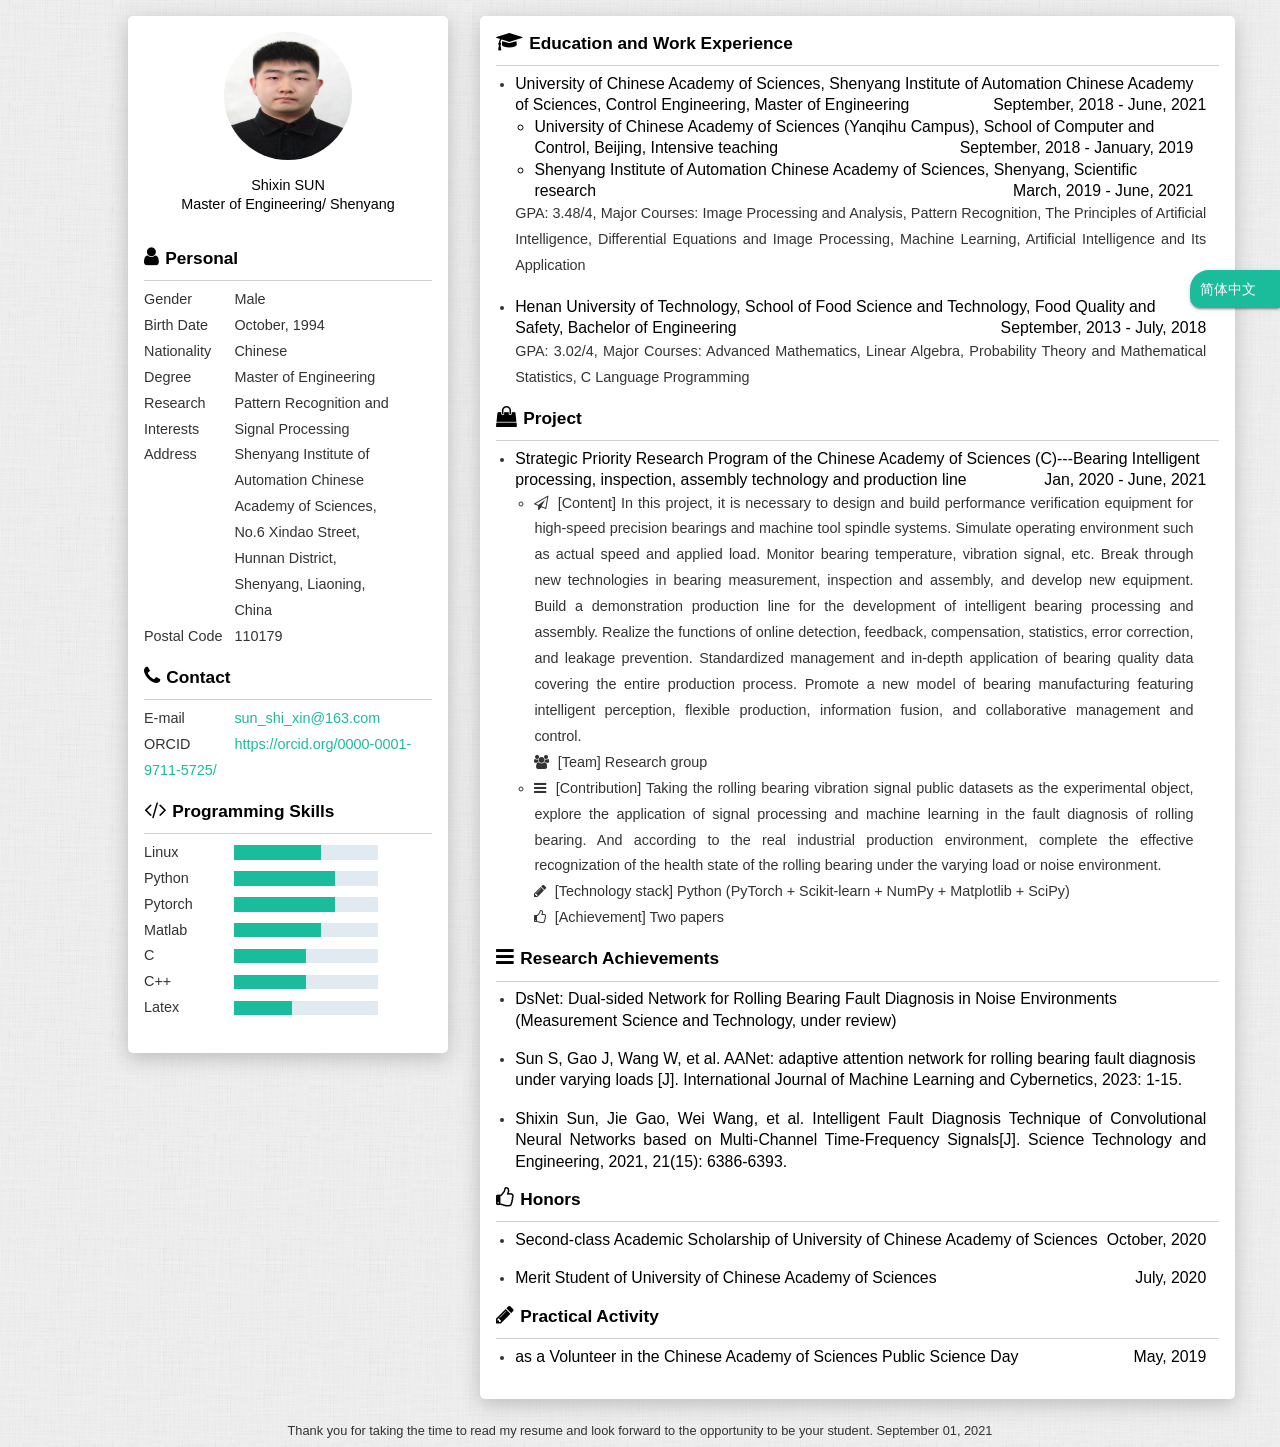
==== index-en.html @ eabb5135 "Add files via upload" ====
<!DOCTYPE html>
<html lang="zh-cn">

<head>
    <meta charset="utf-8">
    <meta http-equiv="X-UA-Compatible" content="IE=edge,chrome=1">
    <meta name="viewport"
        content="width=device-width, initial-scale=1.0, maximum-scale=1.0, minimum-scale=1.0, user-scalable=no" />
    <meta name="apple-mobile-web-app-status-bar-style" content="black" />
    <meta name="format-detection" content="email=no" />
    <meta name="apple-mobile-web-app-capable" content="yes" />
    <meta name="format-detection" content="telephone=no" />
    <meta name="renderer" content="webkit">
    <meta name="apple-mobile-web-app-status-bar-style" content="black">
    <meta name="apple-mobile-web-app-title" content="Amaze UI" />
    <meta http-equiv="Cache-Control" content="no-cache, no-store, must-revalidate" />
    <meta http-equiv="Pragma" content="no-cache" />
    <meta http-equiv="Expires" content="0" />
    <title>[CV]Shixin SUN Master/Shenyang</title>
    <link rel="shortcut icon" href="assets/images/favicon.ico" type="image/x-icon">
    <link rel="stylesheet" href="assets/css/typo.css">
    <link rel="stylesheet" href="assets/css/font-awesome.min.css">
    <link rel="stylesheet" href="assets/css/index.css">
    <script>
        function loading() {
            document.getElementsByClassName('avatar')[0].style.display = 'block';
            document.getElementsByClassName('loading')[0].style.display = 'none';
        }
    </script>
</head>



<body>
    <style type="text/css">
        p.Indent {
            text-indent: 2em;
            /*em是相对单位，2em即现在一个字大小的两倍*/
            text-align: justify;
            text-justify: inter-character
        }
    </style>
    <style type="text/css">
        p.Justify {
            text-align: justify;
            text-justify: inter-character
        }
    </style>
    <style type="text/css">
        li.Justify {
            text-align: justify;
            text-justify: inter-character
        }
    </style>

    <header class="header"></header>
    <article class="container">
        <section class="side" id="side">
    
            <!-- Portrait -->
            <section class="me">
                <section class="portrait">
                    <!-- Portrait -->
                    <img class="avatar" src="assets/images/ShixinSUN.jpeg" onload="loading()">
                </section>
    
                <h1 class="name">Shixin SUN</h1>
                <h4 class="info-job">Master of Engineering/ Shenyang</h4>
    
            </section>
    
            <!-- Personal -->
            <section class="profile info-unit">
                <h2>
                    <i class="fa fa-user" aria-hidden="true"></i>Personal
                </h2>
                <hr />
                <ul>
                    <li>
                        <label>Gender</label>
                        <span>Male</span>
                    </li>
                    <li>
                        <label>Birth Date</label>
                        <span>October, 1994</span>
                    </li>
                    <li>
                        <label>Nationality</label>
                        <span>Chinese</span>
                    </li>
                    <li>
                        <label>Degree</label>
                        <span>Master of Engineering</span>
                    </li>
                    <li>
                        <label>Research Interests</label>
                        <span>Pattern Recognition and Signal Processing</span>
                    </li>
                    <li>
                        <label>Address</label>
                        <span>Shenyang Institute of Automation Chinese Academy of Sciences, No.6 Xindao Street, Hunnan
                            District, Shenyang, Liaoning, China</span>
                    </li>
                    <li>
                        <label>Postal Code</label>
                        <span>110179</span>
                    </li>
                </ul>
            </section>
    
            <!-- Contact -->
            <section class="contact info-unit">
                <h2>
                    <i class="fa fa-phone" aria-hidden="true"></i>Contact
                </h2>
                <hr />
                <ul>
                    <li>
                        <label>E-mail</label>
                        <a href="mailto:sun_shi_xin@163.com" target="_blank">sun_shi_xin@163.com</a>
                    </li>
                    <li>
                        <label>ORCID</label>
                        <a href="https://orcid.org/0000-0001-9711-5725"
                            target="_blank">https://orcid.org/0000-0001-9711-5725/</a>
                    </li>
            </section>
    
            <!-- Programming Skills -->
            <section class="skill info-unit">
                <h2>
                    <i class="fa fa-code" aria-hidden="true"></i>Programming Skills
                </h2>
                <hr />
                <ul>
                    <li>
                        <label>Linux</label>
                        <progress value="60" max="100"></progress>
                    </li>
                    <li>
                        <label>Python</label>
                        <progress value="70" max="100"></progress>
                    </li>
                    <li>
                        <label>Pytorch</label>
                        <progress value="70" max="100"></progress>
                    </li>
                    <li>
                        <label>Matlab</label>
                        <progress value="60" max="100"></progress>
                    </li>
                    <li>
                        <label>C</label>
                        <progress value="50" max="100"></progress>
                    </li>
                    <li>
                        <label>C++</label>
                        <progress value="50" max="100"></progress>
                    </li>
                    <li>
                        <label>Latex</label>
                        <progress value="40" max="100"></progress>
                    </li>
                </ul>
            </section>
        </section>
    
        <section class="main">
    
            <!-- Education and Work Experience-->
            <section class="edu info-unit">
                <h2>
                    <i class="fa fa-graduation-cap" aria-hidden="true"></i>Education and Work Experience
                </h2>
                <hr />
                <ul>
                    <li>
                        <h3>
                            <span>University of Chinese Academy of Sciences, Shenyang Institute of Automation Chinese
                                Academy of Sciences, Control Engineering, Master of Engineering</span>
                            <time>September, 2018 - June, 2021</time>
                            <ul class="info-content">
                                <li>
                                    <span>University of Chinese Academy of Sciences (Yanqihu Campus), School of Computer and Control, Beijing, Intensive
                                        teaching</span>
                                    <time>September, 2018 - January, 2019</time>
                                </li>
                                <li>
                                    <span>Shenyang Institute of Automation Chinese Academy of Sciences, Shenyang,
                                        Scientific research</span>
                                    <time>March, 2019 - June, 2021</time>
                                </li>
                        </h3>
                        <p class="Justify">GPA: 3.48/4, Major Courses: Image Processing and Analysis, Pattern
                            Recognition, The
                            Principles of Artificial Intelligence, Differential Equations and Image Processing, Machine
                            Learning, Artificial Intelligence and Its Application</p>
                    </li>
                    <li>
                        <h3>
                            <span>Henan University of Technology, School of Food Science and Technology, Food Quality
                                and Safety, Bachelor of Engineering</span>
                            <time>September, 2013 - July, 2018</time>
                        </h3>
                        <p class="Justify">GPA: 3.02/4, Major Courses: Advanced Mathematics, Linear Algebra, Probability
                            Theory and
                            Mathematical Statistics, C Language Programming</p>
                    </li>
                </ul>
            </section>
    
            <!-- Project -->
            <section class="work info-unit">
                <h2>
                    <i class="fa fa-shopping-bag" aria-hidden="true"></i>Project
                </h2>
                <hr />
                <ul>
                    <li>
                        <h3>
                            <span>Strategic Priority Research Program of the Chinese Academy of Sciences (C)---Bearing
                                Intelligent processing, inspection, assembly technology and production line</span>
                            <time>Jan, 2020 - June, 2021</time>
                        </h3>
                        <ul class="info-content">
                            <li class="Justify">
                                <i class="fa fa-paper-plane-o" aria-hidden="true"></i>
                                [Content] In this project, it is necessary to design and build performance verification
                                equipment for high-speed precision bearings and machine tool spindle systems. Simulate
                                operating environment such as actual speed and applied load. Monitor bearing
                                temperature, vibration signal, etc. Break through new technologies in bearing
                                measurement, inspection and assembly, and develop new equipment. Build a demonstration
                                production line for the development of intelligent bearing processing and assembly.
                                Realize the functions of online detection, feedback, compensation, statistics, error
                                correction, and leakage prevention. Standardized management and in-depth application of
                                bearing quality data covering the entire production process. Promote a new model of
                                bearing manufacturing featuring intelligent perception, flexible production, information
                                fusion, and collaborative management and control.
                                <br />
                                <i class="fa fa-users" aria-hidden="true"></i>
                                [Team] Research group
                            </li>
                            <li class="Justify">
                                <i class="fa fa-bars" aria-hidden="true"></i>
                                [Contribution] Taking the rolling bearing vibration signal public datasets as the experimental object, explore the application of signal
                                processing and machine learning in the fault diagnosis of rolling bearing. And according
                                to the real industrial production environment, complete the effective recognization of
                                the health state of the rolling bearing under the varying load or noise environment.
                                <br />
                                <i class="fa fa-pencil" aria-hidden="true"></i>
                                [Technology stack] Python (PyTorch + Scikit-learn + NumPy + Matplotlib + SciPy)
                                <br />
                                <i class="fa fa-thumbs-o-up" aria-hidden="true"></i>
                                [Achievement] Two papers
                            </li>
                    </li>
                </ul>
                </li>
                </ul>
            </section>
    
            <!-- Research Achievements -->
            <section class="project info-unit">
                <h2>
                    <i class="fa fa-bars" aria-hidden="true"></i>Research Achievements
                </h2>
                <hr />
                <ul>
                    <li>
                        <h3>
                            <span>DsNet: Dual-sided Network for Rolling Bearing Fault Diagnosis in Noise Environments (Measurement Science and Technology, under review)</span>
                        </h3>
                    </li>
                    <li>
                        <h3>
                            <span>Sun S, Gao J, Wang W, et al. AANet: adaptive attention network for rolling bearing fault diagnosis under varying loads [J]. International Journal of Machine Learning and Cybernetics, 2023: 1-15.</span>
                        </h3>
                    </li>
                    <li class="Justify">
                        <h3>
                            <span>Shixin Sun, Jie Gao, Wei Wang, et al. Intelligent Fault Diagnosis Technique of
                                Convolutional Neural Networks based on Multi-Channel Time-Frequency Signals[J]. Science
                                Technology and Engineering, 2021, 21(15): 6386-6393.</span>
                        </h3>
                    </li>
                </ul>
            </section>
    
            <!-- Honors -->
            <section class="work info-unit">
                <h2>
                    <i class="fa fa-thumbs-o-up" aria-hidden="true"></i>Honors
                </h2>
                <hr />
                <ul>
                    <li>
                        <h3>
                            <span>Second-class Academic Scholarship of University of Chinese Academy of Sciences</span>
                            <time>October, 2020</time>
                        </h3>
                    </li>
                    <li>
                        <h3>
                            <span>Merit Student of University of Chinese Academy of Sciences</span>
                            <time>July, 2020</time>
                        </h3>
                    </li>
                </ul>
            </section>
    
            <!-- Practical Activity -->
            <section class="work info-unit">
                <h2>
                    <i class="fa fa-pencil" aria-hidden="true"></i>Practical Activity
                </h2>
                <hr />
                <ul>
                    <li>
                        <h3>
                            <span>as a Volunteer in the Chinese Academy of Sciences Public Science Day</span>
                            <time>May, 2019</time>
                        </h3>
                    </li>
                </ul>
            </section>
        </section>
    </article>


    <!-- Footer -->
    <footer class="footer">
        <p>Thank you for taking the time to read my resume and look forward to the opportunity to be your student.
            <time>September 01, 2021</time>
        </p>
    </footer>


    <!-- Side -->
    <aside>
        <ul>
            <li>
                <a href="index.html" target="_top">简体中文</a>
            </li>
            <!-- <li>
                <a href="https://github.com/shixinsun" target="_top">GitHub</a>
            </li> -->
        </ul>
    </aside>
    
    <script src="./assets/js/index.js"></script>
</body>

</html>
---- assets/css/typo.css ----
@charset "utf-8";

/* 防止用户自定义背景颜色对网页的影响，添加让用户可以自定义字体 */
html {
  color: #333;
  background: #fff;
  -webkit-text-size-adjust: 100%;
  -ms-text-size-adjust: 100%;
  text-rendering: optimizelegibility;
}

/* 如果你的项目仅支持 IE9+ | Chrome | Firefox 等，推荐在 <html> 中添加 .borderbox 这个 class */
html.borderbox *, html.borderbox *:before, html.borderbox *:after {
  -moz-box-sizing: border-box;
  -webkit-box-sizing: border-box;
  box-sizing: border-box;
}

/* 内外边距通常让各个浏览器样式的表现位置不同 */
body, dl, dt, dd, ul, ol, li, h1, h2, h3, h4, h5, h6, pre, code, form, fieldset, legend, input, textarea, p, blockquote, th, td, hr, button, article, aside, details, figcaption, figure, footer, header, menu, nav, section {
  margin: 0;
  padding: 0;
}

/* 重设 HTML5 标签, IE 需要在 js 中 createElement(TAG) */
article, aside, details, figcaption, figure, footer, header, menu, nav, section {
  display: block;
}

/* HTML5 媒体文件跟 img 保持一致 */
audio, canvas, video {
  display: inline-block;
}

/* 要注意表单元素并不继承父级 font 的问题 */
body, button, input, select, textarea {
  font: 300 1em/1.8 PingFang SC, Lantinghei SC, Microsoft Yahei, Hiragino Sans GB, Microsoft Sans Serif, WenQuanYi Micro Hei, sans-serif;
}

button::-moz-focus-inner,
input::-moz-focus-inner {
  padding: 0;
  border: 0;
}

/* 去掉各Table cell 的边距并让其边重合 */
table {
  border-collapse: collapse;
  border-spacing: 0;
}

/* 去除默认边框 */
fieldset, img {
  border: 0;
}

/* 块/段落引用 */
blockquote {
  position: relative;
  color: #999;
  font-weight: 400;
  border-left: 1px solid #1abc9c;
  padding-left: 1em;
  margin: 1em 3em 1em 2em;
}

@media only screen and ( max-width: 640px ) {
  blockquote {
    margin: 1em 0;
  }
}

/* Firefox 以外，元素没有下划线，需添加 */
acronym, abbr {
  border-bottom: 1px dotted;
  font-variant: normal;
}

/* 添加鼠标问号，进一步确保应用的语义是正确的（要知道，交互他们也有洁癖，如果你不去掉，那得多花点口舌） */
abbr {
  cursor: help;
}

/* 一致的 del 样式 */
del {
  text-decoration: line-through;
}

address, caption, cite, code, dfn, em, th, var {
  font-style: normal;
  font-weight: 400;
}

/* 去掉列表前的标识, li 会继承，大部分网站通常用列表来很多内容，所以应该当去 */
ul, ol {
  list-style: none;
}

/* 对齐是排版最重要的因素, 别让什么都居中 */
caption, th {
  text-align: left;
}

q:before, q:after {
  content: '';
}

/* 统一上标和下标 */
sub, sup {
  font-size: 75%;
  line-height: 0;
  position: relative;
}

:root sub, :root sup {
  vertical-align: baseline; /* for ie9 and other modern browsers */
}

sup {
  top: -0.5em;
}

sub {
  bottom: -0.25em;
}

/* 让链接在 hover 状态下显示下划线 */
a {
  color: #1abc9c;
}

a:hover {
  text-decoration: underline;
}

.typo a {
  border-bottom: 1px solid #1abc9c;
}

.typo a:hover {
  border-bottom-color: #555;
  color: #555;
  text-decoration: none;
}

/* 默认不显示下划线，保持页面简洁 */
ins, a {
  text-decoration: none;
}

/* 专名号：虽然 u 已经重回 html5 Draft，但在所有浏览器中都是可以使用的，
 * 要做到更好，向后兼容的话，添加 class="typo-u" 来显示专名号
 * 关于 <u> 标签：http://www.whatwg.org/specs/web-apps/current-work/multipage/text-level-semantics.html#the-u-element
 * 被放弃的是 4，之前一直搞错 http://www.w3.org/TR/html401/appendix/changes.html#idx-deprecated
 * 一篇关于 <u> 标签的很好文章：http://html5doctor.com/u-element/
 */
u, .typo-u {
  text-decoration: underline;
}

/* 标记，类似于手写的荧光笔的作用 */
mark {
  background: #fffdd1;
  border-bottom: 1px solid #ffedce;
  padding: 2px;
  margin: 0 5px;
}

/* 代码片断 */
pre, code, pre tt {
  font-family: Courier, 'Courier New', monospace;
}

pre {
  background: #f8f8f8;
  border: 1px solid #ddd;
  padding: 1em 1.5em;
  display: block;
  -webkit-overflow-scrolling: touch;
}

/* 一致化 horizontal rule */
hr {
  border: none;
  border-bottom: 1px solid #cfcfcf;
  margin-bottom: 0.8em;
  height: 10px;
}

/* 底部印刷体、版本等标记 */
small, .typo-small,
  /* 图片说明 */
figcaption {
  font-size: 0.9em;
  color: #888;
}

strong, b {
  font-weight: bold;
  color: #000;
}

/* 可拖动文件添加拖动手势 */
[draggable] {
  cursor: move;
}

.clearfix:before, .clearfix:after {
  content: "";
  display: table;
}

.clearfix:after {
  clear: both;
}

.clearfix {
  zoom: 1;
}

/* 强制文本换行 */
.textwrap, .textwrap td, .textwrap th {
  word-wrap: break-word;
  word-break: break-all;
}

.textwrap-table {
  table-layout: fixed;
}

/* 提供 serif 版本的字体设置: iOS 下中文自动 fallback 到 sans-serif */
.serif {
  font-family: Palatino, Optima, Georgia, serif;
}

/* 保证块/段落之间的空白隔行 */
.typo p, .typo pre, .typo ul, .typo ol, .typo dl, .typo form, .typo hr, .typo table,
.typo-p, .typo-pre, .typo-ul, .typo-ol, .typo-dl, .typo-form, .typo-hr, .typo-table, blockquote {
  margin-bottom: 1.2em
}

h1, h2, h3, h4, h5, h6 {
  font-family: PingFang SC, Verdana, Helvetica Neue, Microsoft Yahei, Hiragino Sans GB, Microsoft Sans Serif, WenQuanYi Micro Hei, sans-serif;
  font-weight: 100;
  color: #000;
  line-height: 1.35;
}

/* 标题应该更贴紧内容，并与其他块区分，margin 值要相应做优化 */
.typo h1, .typo h2, .typo h3, .typo h4, .typo h5, .typo h6,
.typo-h1, .typo-h2, .typo-h3, .typo-h4, .typo-h5, .typo-h6 {
  margin-top: 1.2em;
  margin-bottom: 0.6em;
  line-height: 1.35;
}

.typo h1, .typo-h1 {
  font-size: 2em;
}

.typo h2, .typo-h2 {
  font-size: 1.8em;
}

.typo h3, .typo-h3 {
  font-size: 1.6em;
}

.typo h4, .typo-h4 {
  font-size: 1.4em;
}

.typo h5, .typo h6, .typo-h5, .typo-h6 {
  font-size: 1.2em;
}

/* 在文章中，应该还原 ul 和 ol 的样式 */
.typo ul, .typo-ul {
  margin-left: 1.3em;
  list-style: disc;
}

.typo ol, .typo-ol {
  list-style: decimal;
  margin-left: 1.9em;
}

.typo li ul, .typo li ol, .typo-ul ul, .typo-ul ol, .typo-ol ul, .typo-ol ol {
  margin-bottom: 0.8em;
  margin-left: 2em;
}

.typo li ul, .typo-ul ul, .typo-ol ul {
  list-style: circle;
}

/* 同 ul/ol，在文章中应用 table 基本格式 */
.typo table th, .typo table td, .typo-table th, .typo-table td, .typo table caption {
  border: 1px solid #ddd;
  padding: 0.5em 1em;
  color: #666;
}

.typo table th, .typo-table th {
  background: #fbfbfb;
}

.typo table thead th, .typo-table thead th {
  background: #f1f1f1;
}

.typo table caption {
  border-bottom: none;
}

/* 去除 webkit 中 input 和 textarea 的默认样式  */
.typo-input, .typo-textarea {
  -webkit-appearance: none;
  border-radius: 0;
}

.typo-em, .typo em, legend, caption {
  color: #000;
  font-weight: inherit;
}

/* 着重号，只能在少量（少于100个字符）且全是全角字符的情况下使用 */
.typo-em {
  position: relative;
}

.typo-em:after {
  position: absolute;
  top: 0.65em;
  left: 0;
  width: 100%;
  overflow: hidden;
  white-space: nowrap;
  content: "・・・・・・・・・・・・・・・・・・・・・・・・・・・・・・・・・・・・・・・・・・・・・・・・・・・・・・・・・・・・・・・・・・・・・・・・・・・・・・・・・・・・・・・・・・・・・・・・・・・・";
}

/* Responsive images */
.typo img {
  max-width: 100%;
}
---- assets/css/index.css ----
﻿@charset "UTF-8";
/* -------------------------------------------------
 * 公共部分
 * ------------------------------------------------- */
body {
  background: #e5e5e5 url(../../assets/images/background.png);
  width: 100%;
  overflow-x: hidden;
  padding: 1rem 10%;
  padding-bottom: 0;
  box-sizing: border-box;
  font-size: .9em; }
  body .fa {
    margin-right: .3em; }
  body .info-unit {
    margin-bottom: 1rem; }
    body .info-unit h2 {
      font-weight: 700; }
    body .info-unit h3 {
      font-weight: 300; }

/* -------------------------------------------------
 * 头部部分
 * ------------------------------------------------- */
.header {
  display: none; }

/* -------------------------------------------------
 * 主体部分
 * ------------------------------------------------- */
.container .side {
  position: absolute;
  width: 20rem;
  background: #fff;
  border-radius: 5px;
  box-shadow: 0 5px 20px #bbb;
  box-sizing: border-box;
  padding: 1rem; }
  .container .side .me {
    text-align: center;
    margin-bottom: 2rem; }
    .container .side .me .portrait {
      margin: 0 auto;
      margin-bottom: 1rem;
      width: 8rem;
      height: 8rem;
      overflow: hidden;
      position: relative; }
      .container .side .me .portrait .loading {
        position: absolute;
        top: 50%;
        transform: translateY(-50%);
        width: 8rem;
        height: 4rem;
        margin: 0 auto; }
      .container .side .me .portrait .loading span {
        display: inline-block;
        width: 8px;
        height: 100%;
        border-radius: 4px;
        background: lightgreen;
        -webkit-animation: load 1s ease infinite; }
@-webkit-keyframes load {
  0%,100% {
    height: 3rem;
    margin: .5rem 0;
    background: lightblue; }
  50% {
    height: 1rem;
    margin: 1.5rem 0;
    background: lightgreen; } }
@keyframes {
  0%,100% {
    height: 3rem;
    margin: .5rem 0;
    background: lightblue; }
  50% {
    height: 1rem;
    margin: 1.5rem 0;
    background: lightgreen; } }
      .container .side .me .portrait .loading span:nth-child(2) {
        -webkit-animation-delay: 0.2s; }
      .container .side .me .portrait .loading span:nth-child(3) {
        -webkit-animation-delay: 0.4s; }
      .container .side .me .portrait .loading span:nth-child(4) {
        -webkit-animation-delay: 0.6s; }
      .container .side .me .portrait .loading span:nth-child(5) {
        -webkit-animation-delay: 0.8s; }
      .container .side .me .portrait img {
        width: 8rem;
        height: 8rem;
        border-radius: 50%; }
  .container .side .info-unit ul li label {
    display: inline-block;
    width: 30%; }
  .container .side .info-unit ul li span {
    display: inline-block;
    vertical-align: top;
    width: 60%; }
.container .main {
  position: relative;
  margin-left: 22rem;
  background: #fff;
  border-radius: 5px;
  box-shadow: 0 5px 20px #bbb;
  width: 755px;
  box-sizing: border-box;
  padding: 1rem; }
  .container .main .info-unit ul {
    box-sizing: border-box;
    padding-left: 1.2rem;
    padding-right: 0.8rem; }
    .container .main .info-unit ul li {
      margin-bottom: 1rem;
      list-style: disc; }
      .container .main .info-unit ul li h3 .link {
        font-size: .5rem;
        border: 1px solid #4db6ac;
        padding: 1px 3px;
        -webkit-border-radius: 5px;
        border-radius: 5px;
        margin-left: .5rem; }
      .container .main .info-unit ul li h3 time {
        text-align: right;
        float: right; }
      .container .main .info-unit ul li .info-content li {
        list-style: circle;
        margin: 0; }
      .container .main .info-unit ul li .info-content .fa {
        font-size: 1em; }

/* -------------------------------------------------
 * 文档底部
 * ------------------------------------------------- */
.footer {
  width: 100%;
  margin-top: 1rem;
  height: 2rem; }
  .footer p {
    line-height: 2rem;
    text-align: center;
    font-size: 0.8rem; }

/* -------------------------------------------------
 * 自定义部分
 * ------------------------------------------------- */
.fa {
  font-size: 1.2em; }

h2 {
  font-size: 1.2em; }

h3 {
  font-size: 1.1em; }

hr {
  margin-bottom: .4em; }

aside {
  position: fixed;
  right: 0;
  top: 30%;
  z-index: 2; }
  aside ul li {
    margin-bottom: 10px;
    -webkit-border-radius: 10px 0 0 10px;
    border-radius: 19px 0 0 10px;
    -webkit-box-shadow: 0 2px 2px 0 rgba(0, 0, 0, 0.14), 0 3px 1px -2px rgba(0, 0, 0, 0.2), 0 1px 5px 0 rgba(0, 0, 0, 0.12);
    box-shadow: 0 2px 2px 0 rgba(0, 0, 0, 0.14), 0 3px 1px -2px rgba(0, 0, 0, 0.2), 0 1px 5px 0 rgba(0, 0, 0, 0.12);
    background: #1abc9c; }
    aside ul li a {
      display: inline-block;
      width: 80px;
      height: 38px;
      line-height: 38px;
      padding-left: 10px;
      color: #fff; }

progress {
  background-color: #f6f6f6;
  display: inline;
  /*width: 195px;*/
  height: 1em; }

progress::-webkit-progress-bar {
  background-color: #e0eaf0; }

progress::-webkit-progress-value {
  background-color: #1abc9c; }

progress::-moz-progress-bar {
  background-color: #e0eaf0; }

progress::-moz-progress-value {
  background-color: #708d9b; }

.progress-list {
  line-height: 2; }

mark {
  background: rgba(232, 232, 232, 0.8); }

@media screen and (max-width: 1169px) {
  .container .info-unit h3 span {
    display: block; }

  .container .info-unit h3 span.link {
    display: inline; }

  .container .project h3 span {
    display: inline; }

  .container .project h3 time {
    display: block; }

  .container .main .info-unit ul li h3 time {
    float: none;
    text-align: left; } }
@media screen and (max-width: 1034px) {
  body {
    padding: 1rem 3%; } }
@media screen and (max-width: 414px) {
  .container .side {
    position: static;
    width: 95%;
    margin: 0 auto; }

  .container .main {
    position: static;
    margin-left: 0;
    width: 95%;
    margin: 0 auto;
    margin-top: 1.5rem; }

  #nav-m {
    display: none;
    position: fixed;
    width: 28px;
    height: 28px;
    right: 10px;
    bottom: 20px;
    box-shadow: 0 5px 20px #bbb;
    border-radius: 50%; }

  #nav-m svg {
    width: 28px;
    height: 28px; }

  aside {
    display: none; } }

/*# sourceMappingURL=index.css.map */
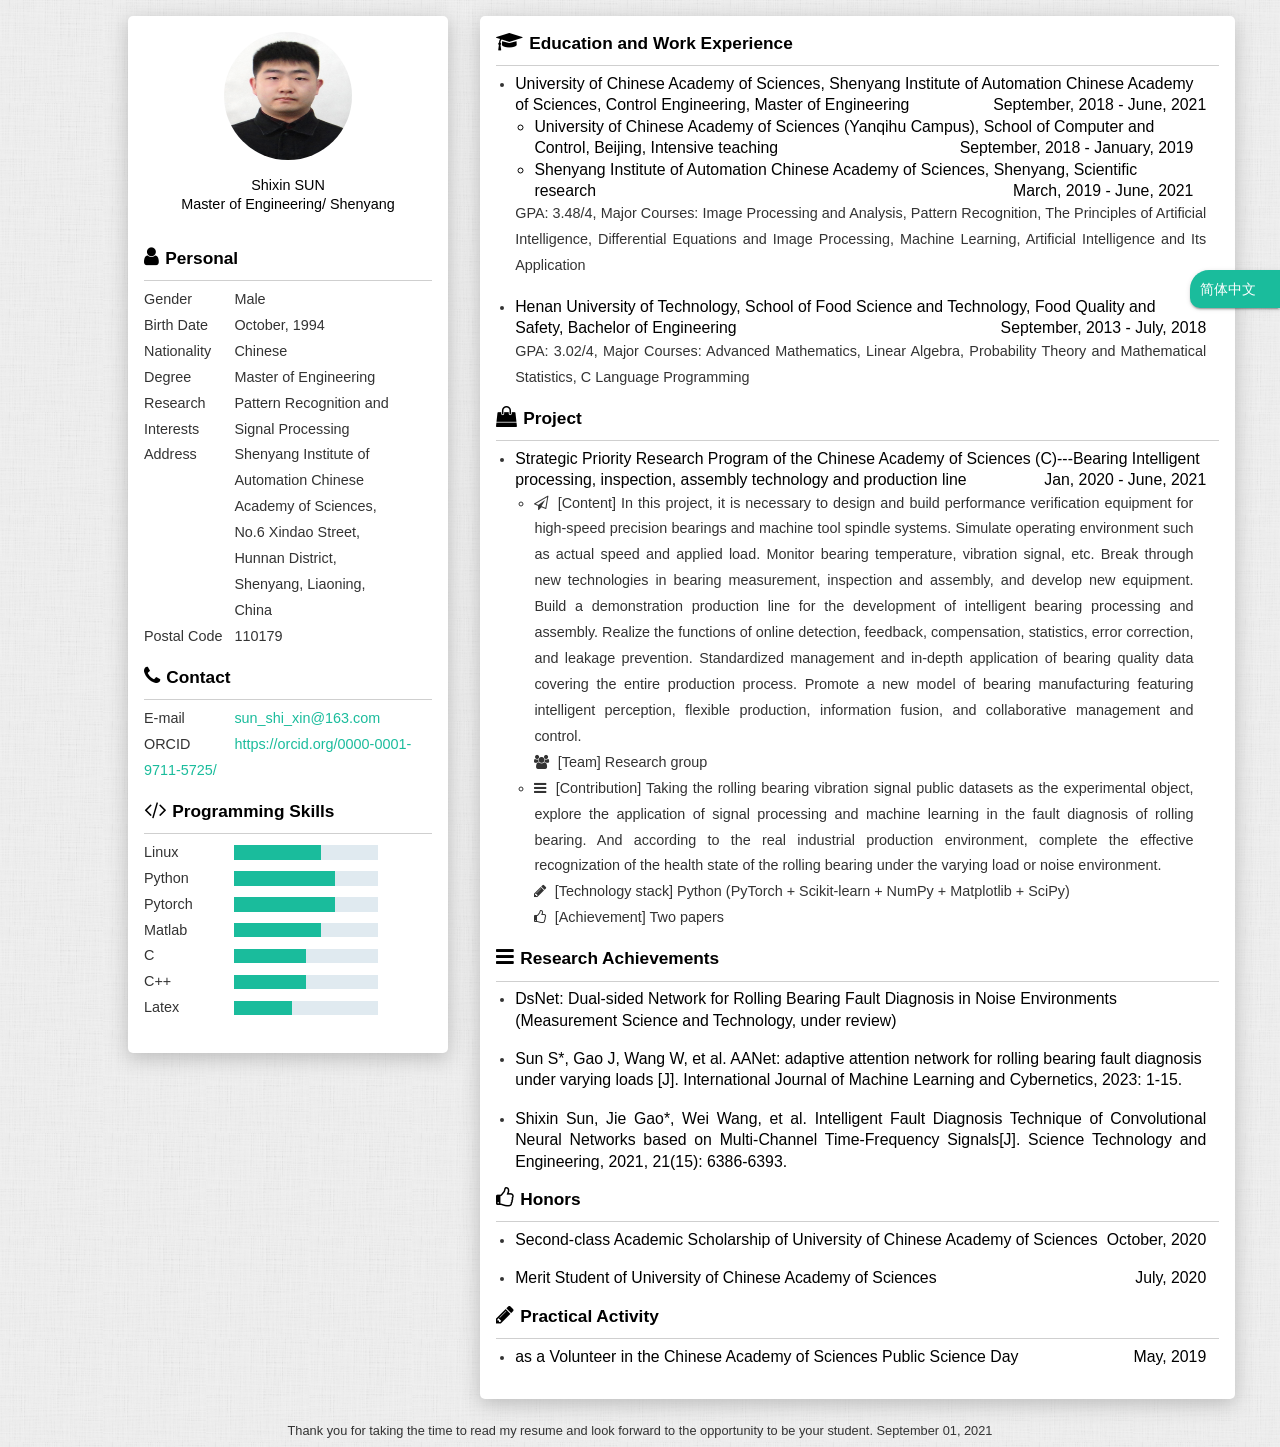
==== commit 9e5e7ef6: "Add files via upload" ====
--- a/index-en.html
+++ b/index-en.html
@@ -273,12 +273,12 @@
                     </li>
                     <li>
                         <h3>
-                            <span>Sun S, Gao J, Wang W, et al. AANet: adaptive attention network for rolling bearing fault diagnosis under varying loads [J]. International Journal of Machine Learning and Cybernetics, 2023: 1-15.</span>
+                            <span>Sun S*, Gao J, Wang W, et al. AANet: adaptive attention network for rolling bearing fault diagnosis under varying loads [J]. International Journal of Machine Learning and Cybernetics, 2023: 1-15.</span>
                         </h3>
                     </li>
                     <li class="Justify">
                         <h3>
-                            <span>Shixin Sun, Jie Gao, Wei Wang, et al. Intelligent Fault Diagnosis Technique of
+                            <span>Shixin Sun, Jie Gao*, Wei Wang, et al. Intelligent Fault Diagnosis Technique of
                                 Convolutional Neural Networks based on Multi-Channel Time-Frequency Signals[J]. Science
                                 Technology and Engineering, 2021, 21(15): 6386-6393.</span>
                         </h3>
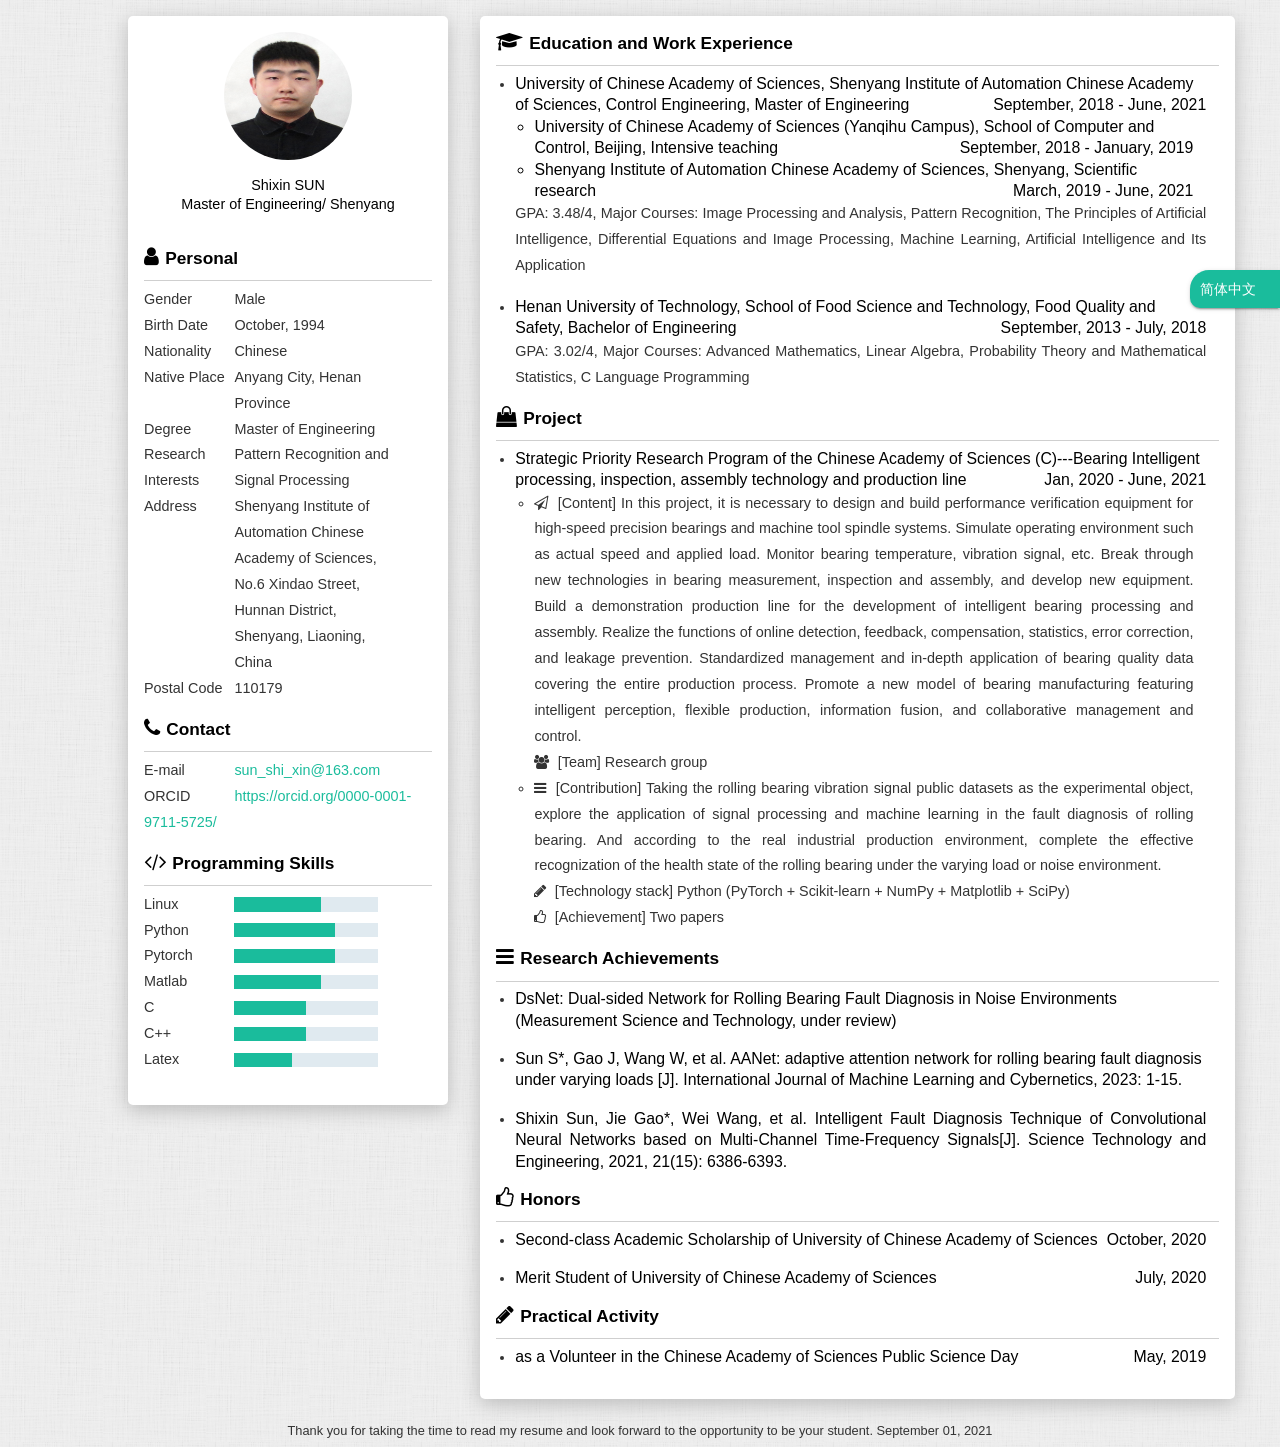
==== commit f0331382: "Add files via upload" ====
--- a/index-en.html
+++ b/index-en.html
@@ -87,6 +87,10 @@
                     <li>
                         <label>Nationality</label>
                         <span>Chinese</span>
+                    </li>
+                    <li>
+                        <label>Native Place</label>
+                        <span>Anyang City, Henan Province</span>
                     </li>
                     <li>
                         <label>Degree</label>
